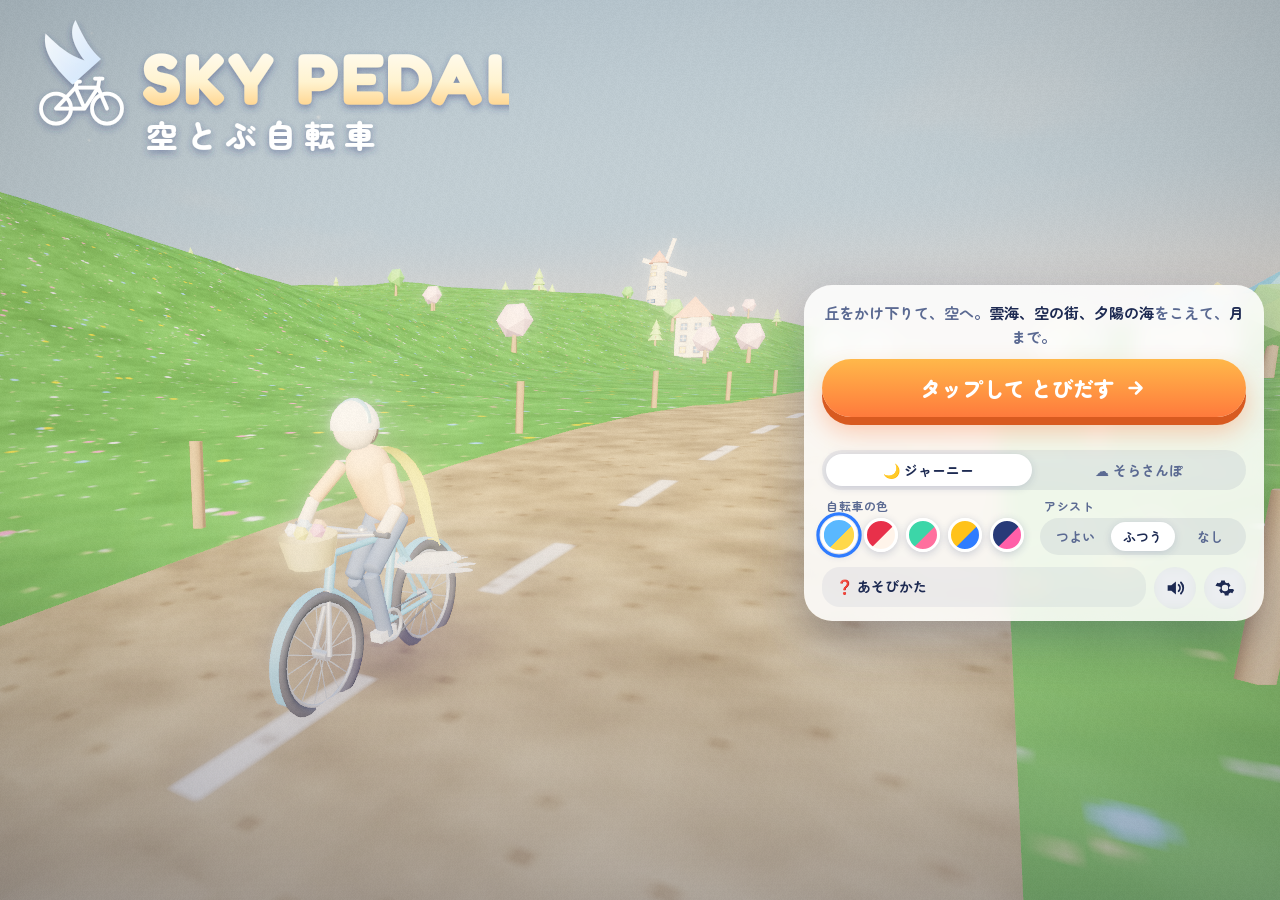
==== index.html @ 0e306ecb "SKY PEDAL: free-flight winged-bicycle game built on the Roadster engine A phone-first 3D flight game" ====
<!doctype html>
<html lang="ja">
<head>
<meta charset="utf-8">
<meta name="viewport" content="width=device-width,initial-scale=1,viewport-fit=cover,user-scalable=no">
<meta name="theme-color" content="#8ab4e6">
<meta name="apple-mobile-web-app-capable" content="yes">
<meta name="apple-mobile-web-app-status-bar-style" content="black-translucent">
<meta name="description" content="空とぶ自転車で、朝の丘から雲海・空の街・夕陽の海・星の海をこえて月まで。指一本で飛べる3Dフライトゲーム。">
<meta property="og:title" content="SKY PEDAL — 空とぶ自転車">
<meta property="og:description" content="丘をかけ下りて、空へ。雲海、空の街、夕陽の海をこえて、月まで。">
<title>SKY PEDAL — 空とぶ自転車</title>
<link rel="icon" href="assets/favicon.svg" type="image/svg+xml">
<link rel="apple-touch-icon" href="assets/favicon.svg">
<link rel="manifest" href="manifest.webmanifest">
<link rel="preconnect" href="https://fonts.googleapis.com">
<link rel="preconnect" href="https://fonts.gstatic.com" crossorigin>
<link rel="stylesheet" href="https://fonts.googleapis.com/css2?family=Zen+Maru+Gothic:wght@500;700;900&family=Fredoka:wght@500;600;700&display=swap">
<link rel="stylesheet" href="css/style.css">
</head>
<body>
<div id="stage"></div>

<!-- loading -->
<div id="loading" class="loading">
  <div class="load-logo">SKY PEDAL<span>空とぶ自転車</span></div>
  <div class="load-wheel" aria-hidden="true"><i></i></div>
  <div class="load-bar"><b id="loadFill"></b></div>
  <div class="load-txt" id="loadTxt">準備しています…</div>
</div>

<!-- full-screen overlays -->
<div id="flash" class="ov flash"></div>
<div id="whiteOv" class="ov whiteout"></div>
<div id="lowOv" class="ov lowwarn"></div>

<!-- HUD -->
<div class="hud" id="hud" hidden>
  <div class="hud-tl">
    <div class="score" id="score">0</div>
    <div class="combo" id="combo"><b id="comboX">×1.0</b><i><u id="comboBar"></u></i></div>
  </div>
  <div class="hud-tc"><div class="jbar" id="jbar"></div></div>
  <div class="hud-tr">
    <button id="muteBtn" class="ibtn mutebtn" aria-label="音のオン・オフ"><svg viewBox="0 0 24 24"><path d="M4 9h4l5-4v14l-5-4H4z"/><path class="wave" d="M16 8.5a5 5 0 0 1 0 7M18.5 6a8.5 8.5 0 0 1 0 12" fill="none" stroke="currentColor" stroke-width="2" stroke-linecap="round"/><path class="x" d="M16 9l6 6M22 9l-6 6" stroke="currentColor" stroke-width="2.2" stroke-linecap="round"/></svg></button>
    <button id="pauseBtn" class="ibtn" aria-label="一時停止"><svg viewBox="0 0 24 24"><rect x="6" y="5" width="4" height="14" rx="1.5"/><rect x="14" y="5" width="4" height="14" rx="1.5"/></svg></button>
  </div>
  <div class="hud-bl">
    <div class="hearts" id="hearts"></div>
    <div class="chips"><span id="flock"></span><span id="starsRun"></span></div>
  </div>
  <div class="hud-bc"><b id="spd">0</b><small>km/h</small><span class="sep">·</span><small>高度</small><b id="alt">0</b><small>m</small></div>

  <div class="banner" id="banner" aria-live="polite"><span class="bn-icon" id="bnIcon"></span><span class="bn-en" id="bnEn"></span><b class="bn-name" id="bnName"></b><span class="bn-sub" id="bnSub"></span></div>
  <div class="toast" id="toast" aria-live="polite"><b id="toastBig"></b><small id="toastSmall"></small></div>
  <div class="hint" id="hint"></div>
  <div class="popups" id="popups"></div>
  <div class="ringarrow" id="ringArrow" aria-hidden="true"><svg viewBox="0 0 24 24"><path d="M4 12h12M11 6l6 6-6 6" fill="none" stroke="currentColor" stroke-width="3" stroke-linecap="round" stroke-linejoin="round"/></svg></div>
</div>

<!-- touch controls -->
<div class="touch" id="touch" hidden>
  <span class="tlabel">画面をなぞって操縦</span>
  <div class="stick" id="stick" hidden><i id="knob"></i></div>
  <button class="tbtn bell" id="bellBtn" aria-label="ベルを鳴らす"><svg viewBox="0 0 24 24"><path d="M12 3a1.5 1.5 0 0 1 1.5 1.5v.6A6 6 0 0 1 18 11v4l2 2v1H4v-1l2-2v-4a6 6 0 0 1 4.5-5.9v-.6A1.5 1.5 0 0 1 12 3zm-2 16h4a2 2 0 0 1-4 0z"/></svg></button>
  <button class="tbtn sprint" id="sprintBtn" aria-label="こぐ（長押し）"><svg class="ring" viewBox="0 0 120 120"><circle class="trk" cx="60" cy="60" r="54" pathLength="100"/><circle class="val" id="stamRing" cx="60" cy="60" r="54" pathLength="100"/></svg><span class="pedal-ico" aria-hidden="true">🚲</span><span class="lbl">こぐ</span></button>
</div>

<!-- title -->
<section class="screen title" id="title" hidden>
  <div class="logo-wrap">
    <svg class="logo" viewBox="0 0 640 220" role="img" aria-label="SKY PEDAL 空とぶ自転車">
      <defs>
        <linearGradient id="lgA" x1="0" y1="0" x2="0" y2="1"><stop offset="0" stop-color="#ffffff"/><stop offset=".55" stop-color="#fff3d0"/><stop offset="1" stop-color="#ffc46a"/></linearGradient>
        <linearGradient id="lgW" x1="0" y1="0" x2="1" y2="1"><stop offset="0" stop-color="#ffffff"/><stop offset="1" stop-color="#cfe6ff"/></linearGradient>
        <filter id="sh" x="-20%" y="-40%" width="140%" height="180%"><feDropShadow dx="0" dy="4" stdDeviation="5" flood-color="#2a3a7a" flood-opacity=".45"/></filter>
      </defs>
      <g filter="url(#sh)">
        <!-- a little winged bicycle -->
        <g transform="translate(70,96)" fill="none" stroke="#fff" stroke-width="5" stroke-linecap="round" stroke-linejoin="round">
          <circle cx="-34" cy="22" r="20"/><circle cx="34" cy="22" r="20"/>
          <path d="M-34 22 L-8 -6 L22 -6 L34 22 M-8 -6 L4 22 L-34 22 M4 22 L22 -6 M18 -18 L28 -18 M22 -6 L24 -18 M-12 -14 L-2 -14 M-8 -6 L-6 -14"/>
        </g>
        <path d="M58 86 C30 60 18 40 22 18 C40 36 52 46 74 54 C56 30 54 14 62 0 C74 26 82 40 96 52 Z" fill="url(#lgW)" opacity=".95"/>
        <text x="150" y="112" font-family="Fredoka,'Arial Rounded MT Bold','Hiragino Maru Gothic ProN',sans-serif" font-weight="700" font-size="96" fill="url(#lgA)" letter-spacing="3">SKY PEDAL</text>
        <text x="156" y="170" font-family="'Zen Maru Gothic','Hiragino Maru Gothic ProN',sans-serif" font-weight="900" font-size="42" fill="#ffffff" letter-spacing="10">空とぶ自転車</text>
      </g>
    </svg>
  </div>
  <div class="tcard">
    <p class="lead">丘をかけ下りて、空へ。<b>雲海、空の街、夕陽の海</b>をこえて、<b>月</b>まで。</p>
    <button class="go big" id="startBtn"><span>タップして とびだす</span><svg viewBox="0 0 24 24"><path d="M5 12h12M12 6l6 6-6 6" fill="none" stroke="currentColor" stroke-width="2.8" stroke-linecap="round" stroke-linejoin="round"/></svg></button>
    <div class="best" id="bestLine"></div>
    <div class="row"><div class="seg" id="modeSeg"><button data-v="journey" aria-pressed="true">🌙 ジャーニー</button><button data-v="free" aria-pressed="false">☁️ そらさんぽ</button></div></div>
    <div class="row" id="worldRow" hidden><span class="lbl">出発する世界</span><div class="wpicks" id="worldPick"></div></div>
    <div class="row two">
      <div><span class="lbl">自転車の色</span><div class="swatches" id="paintSeg"></div></div>
      <div><span class="lbl">アシスト</span><div class="seg small" id="assistSeg"><button data-v="strong">つよい</button><button data-v="normal">ふつう</button><button data-v="off">なし</button></div></div>
    </div>
    <div class="trow">
      <details class="howto"><summary>あそびかた</summary>
        <ul class="tips">
          <li><b>画面をなぞる</b>と操縦。上へなぞるとのぼる、下でさがる、左右でまがる。<b>指をはなすと水平</b>にもどります。</li>
          <li>右下の<b>こぐ</b>を長押しで加速・上昇。元気ゲージは<b>滑空</b>や<b>上昇気流</b>でもどります。</li>
          <li>下りると速くなり、上るとおそくなる。<b>高さとスピードを交換</b>するのがコツ。</li>
          <li><b>光の輪</b>をつなげてコンボ。最後の金の輪で<b>追い風</b>。各世界に<b>★スターメダル</b>が3つかくれています。</li>
          <li>鳥の群れに近づくと<b>なかま</b>になって一緒に飛びます。<b>🔔ベル</b>で遠くの群れも呼べる。</li>
          <li>キーボード：矢印 / WASD で操縦、Space でこぐ、B でベル、P で一時停止。ゲームパッドも使えます。</li>
        </ul>
      </details>
      <button class="ibtn mutebtn" id="titleMute" aria-label="音のオン・オフ"><svg viewBox="0 0 24 24"><path d="M4 9h4l5-4v14l-5-4H4z"/><path class="wave" d="M16 8.5a5 5 0 0 1 0 7M18.5 6a8.5 8.5 0 0 1 0 12" fill="none" stroke="currentColor" stroke-width="2" stroke-linecap="round"/><path class="x" d="M16 9l6 6M22 9l-6 6" stroke="currentColor" stroke-width="2.2" stroke-linecap="round"/></svg></button>
      <button class="ibtn" id="settingsBtn" aria-label="設定"><svg viewBox="0 0 24 24"><path d="M12 8.5a3.5 3.5 0 1 0 0 7 3.5 3.5 0 0 0 0-7zm8.4 4.6l1.6 1.2-2 3.4-1.9-.7a7.5 7.5 0 0 1-2 1.2l-.3 2h-4l-.3-2a7.5 7.5 0 0 1-2-1.2l-1.9.7-2-3.4 1.6-1.2a7.6 7.6 0 0 1 0-2.3L1.6 9.6l2-3.4 1.9.7a7.5 7.5 0 0 1 2-1.2l.3-2h4l.3 2a7.5 7.5 0 0 1 2 1.2l1.9-.7 2 3.4-1.6 1.2a7.6 7.6 0 0 1 0 2.3z"/></svg></button>
    </div>
  </div>
</section>

<!-- pause / settings -->
<section class="screen" id="pause" hidden>
  <div class="card">
    <h2>ひと休み</h2>
    <label class="setting"><span>BGM</span><input id="musicVol" type="range" min="0" max="100" value="60"></label>
    <label class="setting"><span>効果音</span><input id="sfxVol" type="range" min="0" max="100" value="80"></label>
    <label class="setting"><span>音を消す</span><input type="checkbox" id="muteChk"></label>
    <div class="setting"><span>アシスト</span><div class="seg small" id="assistSeg2"><button data-v="strong">つよい</button><button data-v="normal">ふつう</button><button data-v="off">なし</button></div></div>
    <div class="setting"><span>画質</span><div class="seg small" id="qualSeg"><button data-v="auto">自動</button><button data-v="high">高</button><button data-v="mid">中</button><button data-v="low">低</button></div></div>
    <label class="setting"><span>上下を反転（飛行機式）</span><input type="checkbox" id="invertChk"></label>
    <label class="setting"><span>スマホを傾けて操縦</span><input type="checkbox" id="tiltChk"></label>
    <label class="setting"><span>揺れ・フラッシュを控えめに</span><input type="checkbox" id="motionChk"></label>
    <div class="btns">
      <button class="go" id="resumeBtn"><span>つづける</span></button>
      <button class="ghost" id="restartBtn">はじめから</button>
      <button class="ghost" id="quitBtn">タイトルへ戻る</button>
    </div>
  </div>
</section>

<!-- result -->
<section class="screen" id="result" hidden>
  <div class="card result-card">
    <div class="res-head">
      <div class="grade" id="grade">A</div>
      <div><span class="eyebrow" id="resEyebrow">JOURNEY</span><h2 id="resTitle">結果</h2></div>
    </div>
    <canvas class="photo" id="photo" width="1080" height="1350" aria-label="記念写真"></canvas>
    <p class="lead" id="debrief"></p>
    <dl class="stats" id="resStats"></dl>
    <div class="resstars" id="resStars"></div>
    <div class="btns">
      <button class="go big" id="nextBtn"><span>もう一度とぶ</span></button>
      <button class="go alt" id="retryBtn" hidden><span>この世界から再挑戦</span></button>
      <button class="ghost" id="shareBtn">📷 写真をシェア</button>
      <button class="ghost" id="homeBtn">タイトルへ</button>
    </div>
  </div>
</section>

<noscript><div class="card" style="margin:40px auto">JavaScriptを有効にしてください。</div></noscript>

<script src="js/vendor/three.min.js"></script>
<script src="js/vendor/three-extras.js"></script>
<script src="js/textures.js"></script>
<script src="js/models.js"></script>
<script src="js/audio.js"></script>
<script src="js/world.js"></script>
<script src="js/fx.js"></script>
<script src="js/game.js"></script>
</body>
</html>
---- css/style.css ----
/* Sky Pedal — UI (phone first) */
:root{
  --ink:#ffffff; --ink2:#1d2a52; --mute:#5b6a92; --sky:#5ab8ff; --sky2:#2f7cff; --sun:#ffc94a; --sun2:#ff8a3c; --pink:#ff6f9e; --mint:#3cd6a8; --red:#ff5a5a;
  --card:rgba(255,255,255,.86); --card2:rgba(255,255,255,.96); --line:rgba(40,60,120,.12);
  --f-disp:"Zen Maru Gothic","Hiragino Maru Gothic ProN","Hiragino Sans","Yu Gothic",system-ui,sans-serif;
  --f-num:"Fredoka","Arial Rounded MT Bold","Hiragino Maru Gothic ProN",ui-rounded,system-ui,sans-serif;
  --safe-t:env(safe-area-inset-top,0px); --safe-b:env(safe-area-inset-bottom,0px); --safe-l:env(safe-area-inset-left,0px); --safe-r:env(safe-area-inset-right,0px);
  color-scheme:light;
}
*{box-sizing:border-box}
html,body{height:100%;margin:0;background:#8ab4e6;color:var(--ink);overflow:hidden;font-family:var(--f-disp);-webkit-user-select:none;user-select:none;-webkit-tap-highlight-color:transparent;touch-action:none;overscroll-behavior:none;-webkit-touch-callout:none}
#stage{position:fixed;inset:0}
#stage canvas{display:block;width:100%;height:100%}
button{font-family:var(--f-disp);cursor:pointer;color:inherit;-webkit-touch-callout:none}
button:focus-visible,summary:focus-visible,input:focus-visible{outline:3px solid var(--sun);outline-offset:2px}
[hidden]{display:none!important}

/* loading */
.loading{position:fixed;inset:0;z-index:30;display:grid;place-content:center;gap:16px;background:linear-gradient(180deg,#3a64b0 0%,#8ab4e6 55%,#ffd2a8 100%);transition:opacity .6s}
.loading.done{opacity:0;pointer-events:none}
.load-logo{font:700 clamp(40px,10vw,72px)/1 var(--f-num);letter-spacing:.04em;color:#fff;text-align:center;text-shadow:0 4px 18px rgba(30,40,110,.35)}
.load-logo span{display:block;font:900 .38em/1.4 var(--f-disp);letter-spacing:.4em;margin-top:8px}
.load-wheel{justify-self:center;width:54px;height:54px;border-radius:50%;border:5px solid #fff;position:relative;animation:spin 1s linear infinite;opacity:.9}
.load-wheel i,.load-wheel::before,.load-wheel::after{content:"";position:absolute;left:50%;top:4px;bottom:4px;width:2px;margin-left:-1px;background:#fff}
.load-wheel::before{transform:rotate(60deg)}.load-wheel::after{transform:rotate(-60deg)}
@keyframes spin{to{transform:rotate(360deg)}}
.load-bar{width:min(320px,70vw);height:6px;background:rgba(255,255,255,.35);border-radius:6px;overflow:hidden;justify-self:center}
.load-bar b{display:block;height:100%;width:0;background:#fff;border-radius:6px;transition:width .2s}
.load-txt{text-align:center;color:#fff;font-size:13px;letter-spacing:.1em;opacity:.9}

/* overlays */
.ov{position:fixed;inset:0;pointer-events:none;z-index:1}
.flash{background:radial-gradient(ellipse,#fff 0%,#ffe6b0 60%,#ffb070 100%);opacity:0}
.flash.white{background:#fff}
.whiteout{background:radial-gradient(ellipse at 50% 50%,rgba(255,255,255,.75),rgba(255,255,255,.95));opacity:0}
.lowwarn{box-shadow:inset 0 -90px 90px -30px rgba(255,90,90,.55);opacity:0;transition:opacity .3s}
.lowwarn.on{opacity:1;animation:warnp .8s ease-in-out infinite}
@keyframes warnp{50%{opacity:.4}}

/* HUD */
.hud{position:fixed;inset:0;pointer-events:none;z-index:3;font-variant-numeric:tabular-nums;text-shadow:0 2px 6px rgba(20,30,80,.45)}
.hud.cine>*:not(.toast){opacity:0;transition:opacity .8s}
.hud-tl{position:absolute;left:calc(14px + var(--safe-l));top:calc(10px + var(--safe-t));display:grid;gap:2px;justify-items:start}
.score{font:700 clamp(28px,6vw,42px)/1 var(--f-num);letter-spacing:.02em}
.score.bump{animation:bump .25s}
@keyframes bump{40%{transform:scale(1.1);color:#fff6c8}}
.combo{display:flex;align-items:center;gap:8px;opacity:0;transition:opacity .2s}
.combo.on{opacity:1}
.combo b{font:700 20px/1 var(--f-num);color:var(--sun)}
.combo i{display:block;width:64px;height:5px;background:rgba(255,255,255,.3);border-radius:5px;overflow:hidden}
.combo u{display:block;height:100%;width:0;background:var(--sun)}
.hud-tc{position:absolute;left:50%;top:calc(14px + var(--safe-t));transform:translateX(-50%);width:min(440px,46vw)}
.jbar{position:relative;display:flex;gap:4px;height:10px;align-items:center}
.jseg{position:relative;flex:1 1 0;height:6px;background:rgba(255,255,255,.35);border-radius:6px;overflow:visible}
.jseg b{display:block;height:100%;width:0;background:#fff;border-radius:6px}
.jseg em{position:absolute;left:50%;top:9px;transform:translateX(-50%);font-style:normal;font-size:13px;opacity:.55;transition:opacity .3s,transform .3s;text-shadow:none}
.jseg.cur em{opacity:1;transform:translateX(-50%) scale(1.25)}
.jbike{position:absolute;top:-17px;left:0;transform:translateX(-50%) scaleX(-1);font-size:18px;text-decoration:none;transition:left .3s linear;text-shadow:none}
.jmoon{position:absolute;right:-22px;top:-7px;font-size:16px;text-shadow:none}
.jbar.free{justify-content:center;height:auto}
.jfree{font:700 13px/1.4 var(--f-disp);background:rgba(20,40,100,.25);padding:4px 12px;border-radius:20px}
.hud-tr{position:absolute;right:calc(10px + var(--safe-r));top:calc(8px + var(--safe-t));display:flex;gap:8px;pointer-events:auto}
.ibtn{width:42px;height:42px;border-radius:50%;border:0;background:rgba(255,255,255,.28);backdrop-filter:blur(6px);-webkit-backdrop-filter:blur(6px);display:grid;place-items:center;padding:0;color:#fff}
.ibtn svg{width:22px;height:22px;fill:currentColor}
.ibtn:active{transform:scale(.92)}
.mutebtn .x{display:none}.mutebtn.off .x{display:inline}.mutebtn.off .wave{display:none}
.hud-bl{position:absolute;left:calc(14px + var(--safe-l));bottom:calc(14px + var(--safe-b));display:grid;gap:4px}
.hearts{display:flex;gap:3px;font-size:22px;line-height:1;color:#ff6f8e}
.hearts i{font-style:normal;transition:transform .3s,opacity .3s}
.hearts i.off{opacity:.25;transform:scale(.8);filter:grayscale(1)}
.chips{display:flex;gap:10px;font:700 15px/1 var(--f-num)}
.hud-bc{position:absolute;left:50%;bottom:calc(14px + var(--safe-b));transform:translateX(-50%);display:flex;gap:4px;align-items:baseline;font-size:12px;opacity:.85;white-space:nowrap}
.hud-bc b{font:700 17px/1 var(--f-num)}
.hud-bc .sep{opacity:.5;margin:0 4px}

.banner{position:absolute;left:50%;top:22%;transform:translate(-50%,-10px);display:grid;justify-items:center;gap:2px;opacity:0;text-align:center;width:min(92vw,560px)}
.banner.on{animation:banner 3.6s ease forwards}
@keyframes banner{0%{opacity:0;transform:translate(-50%,10px)}12%{opacity:1;transform:translate(-50%,0)}80%{opacity:1}100%{opacity:0;transform:translate(-50%,-8px)}}
.bn-icon{font-size:38px;text-shadow:none}
.bn-en{font:600 13px/1 var(--f-num);letter-spacing:.4em;opacity:.9}
.bn-name{font:900 clamp(34px,8vw,56px)/1.15 var(--f-disp);letter-spacing:.08em}
.bn-sub{font:700 15px/1.5 var(--f-disp);opacity:.95}

.toast{position:absolute;left:50%;top:36%;transform:translate(-50%,-50%) scale(.9);display:grid;justify-items:center;gap:4px;opacity:0;transition:opacity .2s,transform .2s;text-align:center;width:min(92vw,600px)}
.toast.on{opacity:1;transform:translate(-50%,-50%) scale(1)}
.toast b{font:900 clamp(26px,6.4vw,44px)/1.15 var(--f-disp);letter-spacing:.04em}
.toast.big b{font-size:clamp(38px,10vw,72px);color:#fff7d6}
.toast.warn b{color:#fff}
.toast small{font:700 15px/1.4 var(--f-disp);opacity:.95}
.hint{position:absolute;left:50%;bottom:calc(120px + var(--safe-b));transform:translate(-50%,8px);background:rgba(255,255,255,.92);color:var(--ink2);text-shadow:none;padding:10px 18px;border-radius:24px;font:700 15px/1.5 var(--f-disp);opacity:0;transition:opacity .3s,transform .3s;max-width:min(88vw,520px);text-align:center;box-shadow:0 8px 24px rgba(20,40,100,.25)}
.hint.on{opacity:1;transform:translate(-50%,0)}
.hint b{color:var(--sky2)}
.popups{position:absolute;inset:0}
.pop{position:absolute;top:44%;transform:translateX(-50%);font:700 18px/1 var(--f-num);white-space:nowrap;animation:pop 1.1s ease-out forwards}
.pop.gold{color:#ffe28a}.pop.cyan{color:#c8f6ff}.pop.warn{color:#ffd0d0}
@keyframes pop{0%{opacity:0;transform:translate(-50%,10px) scale(.8)}15%{opacity:1;transform:translate(-50%,0) scale(1.1)}100%{opacity:0;transform:translate(-50%,-50px) scale(1)}}
.ringarrow{position:fixed;left:-14px;top:-14px;width:28px;height:28px;color:#c8f6ff;opacity:0;transition:opacity .2s;filter:drop-shadow(0 0 6px rgba(120,220,255,.9))}
.ringarrow svg{width:100%;height:100%}

/* touch */
.touch{position:fixed;inset:0;z-index:2;touch-action:none}
.tlabel{position:absolute;left:50%;top:58%;transform:translateX(-50%);font:700 14px/1.4 var(--f-disp);color:#fff;opacity:.0;text-shadow:0 2px 6px rgba(20,30,80,.5);pointer-events:none;transition:opacity .6s}
.touch:not(.used):not(.desk) .tlabel{opacity:.0}
.stick{position:absolute;width:112px;height:112px;margin:-56px 0 0 -56px;border-radius:50%;border:3px solid rgba(255,255,255,.55);background:rgba(255,255,255,.12);pointer-events:none}
.stick i{position:absolute;left:50%;top:50%;width:46px;height:46px;margin:-23px 0 0 -23px;border-radius:50%;background:rgba(255,255,255,.85);box-shadow:0 4px 14px rgba(20,40,100,.3)}
.tbtn{position:absolute;border:0;border-radius:50%;display:grid;place-items:center;color:var(--ink2);touch-action:none}
.tbtn.sprint{right:calc(18px + var(--safe-r));bottom:calc(22px + var(--safe-b));width:112px;height:112px;background:radial-gradient(circle at 50% 35%,#fff,#ffe9b8);box-shadow:0 10px 26px rgba(20,40,100,.32),inset 0 -6px 0 rgba(255,140,40,.25)}
.tbtn.sprint .ring{position:absolute;inset:-8px;width:calc(100% + 16px);height:calc(100% + 16px);transform:rotate(-90deg)}
.tbtn.sprint .trk{fill:none;stroke:rgba(255,255,255,.35);stroke-width:7}
.tbtn.sprint .val{fill:none;stroke:var(--mint);stroke-width:7;stroke-linecap:round;stroke-dasharray:100;stroke-dashoffset:0;transition:stroke .3s}
.tbtn.sprint.low .val{stroke:var(--sun)}
.tbtn.sprint.tired .val{stroke:var(--red)}
.tbtn.sprint.tired{filter:saturate(.4);opacity:.75}
.tbtn.sprint .pedal-ico{font-size:30px;line-height:1;margin-top:6px}
.tbtn.sprint .lbl{font:900 18px/1 var(--f-disp);margin-top:-14px}
.tbtn.sprint.down{transform:scale(.93);background:radial-gradient(circle at 50% 35%,#fff7dc,#ffc46a)}
.tbtn.sprint.beckon{animation:beckon 1.1s ease-in-out infinite}
@keyframes beckon{50%{box-shadow:0 0 0 18px rgba(255,255,255,.35),0 10px 26px rgba(20,40,100,.32)}}
.tbtn.bell{right:calc(140px + var(--safe-r));bottom:calc(30px + var(--safe-b));width:60px;height:60px;background:rgba(255,255,255,.85);box-shadow:0 6px 16px rgba(20,40,100,.25)}
.tbtn.bell svg{width:28px;height:28px;fill:#e0a020}
.tbtn.bell.down{transform:scale(.9) rotate(-12deg)}
.touch.desk .tbtn.sprint{width:92px;height:92px}
.touch.desk .tbtn.bell{right:calc(122px + var(--safe-r))}

/* screens */
.screen{position:fixed;inset:0;z-index:10;display:grid;place-items:center;padding:calc(16px + var(--safe-t)) calc(16px + var(--safe-r)) calc(16px + var(--safe-b)) calc(16px + var(--safe-l));overflow:auto;touch-action:pan-y}
#pause,#result{background:rgba(30,50,110,.35);backdrop-filter:blur(6px);-webkit-backdrop-filter:blur(6px)}
.card{background:var(--card2);color:var(--ink2);border-radius:26px;padding:22px 22px 18px;width:min(520px,100%);box-shadow:0 18px 50px rgba(20,40,100,.3);text-shadow:none}
.card h2{margin:0 0 12px;font:900 24px/1.3 var(--f-disp)}
.lead{margin:0 0 12px;font:700 15px/1.6 var(--f-disp);color:var(--mute)}
.lead b{color:var(--ink2)}

/* title */
.title{place-items:stretch;align-content:space-between;grid-template-rows:auto 1fr;padding-bottom:calc(10px + var(--safe-b));background:linear-gradient(180deg,rgba(40,70,150,.0) 55%,rgba(30,50,110,.25))}
.logo-wrap{display:grid;justify-items:center;padding-top:4px;pointer-events:none;animation:floaty 5s ease-in-out infinite}
.logo{width:min(560px,92vw);height:auto}
@keyframes floaty{50%{transform:translateY(-6px)}}
.tcard{align-self:end;justify-self:center;width:min(560px,100%);background:var(--card);color:var(--ink2);border-radius:28px;padding:16px 18px 12px;box-shadow:0 18px 50px rgba(20,40,100,.28);backdrop-filter:blur(10px);-webkit-backdrop-filter:blur(10px);text-shadow:none;max-height:62vh;overflow:auto}
.tcard .lead{text-align:center;margin-bottom:10px}
.go{display:flex;align-items:center;justify-content:center;gap:10px;width:100%;border:0;border-radius:999px;padding:14px 20px;font:900 18px/1 var(--f-disp);color:#fff;background:linear-gradient(180deg,#ffb84a,#ff7a3c);box-shadow:0 8px 0 #d85a20,0 14px 26px rgba(255,110,40,.35);transition:transform .1s,box-shadow .1s}
.go svg{width:22px;height:22px}
.go:active{transform:translateY(5px);box-shadow:0 3px 0 #d85a20,0 6px 14px rgba(255,110,40,.3)}
.go.big{padding:18px 20px;font-size:21px;animation:breathe 2.4s ease-in-out infinite}
@keyframes breathe{50%{transform:scale(1.025)}}
.go.alt{background:linear-gradient(180deg,#5ab8ff,#2f7cff);box-shadow:0 8px 0 #1f5ac8,0 14px 26px rgba(40,110,255,.3)}
.ghost{width:100%;border:2px solid var(--line);background:#fff;color:var(--ink2);border-radius:999px;padding:11px 16px;font:700 15px/1 var(--f-disp)}
.ghost:active{transform:scale(.98)}
.best{text-align:center;font:700 13px/1.4 var(--f-num);color:var(--mute);margin:10px 0 4px;min-height:1em}
.row{margin-top:10px}
.row.two{display:grid;grid-template-columns:1fr 1fr;gap:12px}
.lbl{display:block;font:700 12px/1 var(--f-disp);color:var(--mute);margin:0 0 6px 4px;letter-spacing:.05em}
.seg{display:flex;background:rgba(40,60,120,.08);border-radius:999px;padding:4px;gap:4px}
.seg button{flex:1;white-space:nowrap;border:0;background:transparent;border-radius:999px;padding:9px 6px;font:700 14px/1 var(--f-disp);color:var(--mute)}
.seg button[aria-pressed="true"]{background:#fff;color:var(--ink2);box-shadow:0 2px 8px rgba(20,40,100,.15)}
.seg.small button{padding:8px 4px;font-size:13px}
.swatches{display:flex;gap:8px;flex-wrap:wrap}
.swatch{width:34px;height:34px;border-radius:50%;border:3px solid #fff;background:linear-gradient(135deg,var(--c) 55%,var(--c2) 56%);box-shadow:0 2px 8px rgba(20,40,100,.2);padding:0}
.swatch[aria-pressed="true"]{outline:3px solid var(--sky2);outline-offset:1px;transform:scale(1.08)}
.wpicks{display:grid;grid-template-columns:repeat(5,1fr);gap:6px}
.wpick{border:2px solid transparent;background:#fff;border-radius:16px;padding:8px 2px 6px;display:grid;justify-items:center;gap:3px;color:var(--ink2);box-shadow:0 2px 8px rgba(20,40,100,.1)}
.wpick .wi{font-size:22px;line-height:1}
.wpick b{font:700 11px/1.2 var(--f-disp)}
.wpick small{font:600 10px/1 var(--f-num);color:#e0a020;letter-spacing:-.05em}
.wpick[aria-pressed="true"]{border-color:var(--sky2)}
.wpick.locked{opacity:.35;filter:grayscale(1)}
.trow{display:flex;align-items:flex-start;gap:8px;margin-top:12px}
.trow .ibtn{background:rgba(40,60,120,.08);color:var(--ink2);flex:0 0 auto}
.howto{flex:1;background:rgba(40,60,120,.06);border-radius:18px;padding:10px 14px}
.howto summary{font:700 14px/1.4 var(--f-disp);cursor:pointer;list-style:none}
.howto summary::before{content:"❓ "}
.howto[open] summary{margin-bottom:6px}
.tips{margin:0;padding-left:18px;font:500 13px/1.6 var(--f-disp);color:var(--ink2)}
.tips li{margin-bottom:4px}

/* settings */
.setting{display:flex;align-items:center;justify-content:space-between;gap:12px;padding:10px 0;border-bottom:1px solid var(--line);font:700 14px/1.3 var(--f-disp)}
.setting .seg{flex:0 0 58%}
.setting input[type=range]{flex:0 0 55%;accent-color:var(--sky2)}
.setting input[type=checkbox]{width:24px;height:24px;accent-color:var(--sky2)}
.btns{display:grid;gap:10px;margin-top:16px}

/* result */
.result-card{width:min(480px,100%)}
.res-head{display:flex;align-items:center;gap:14px;margin-bottom:10px}
.grade{flex:0 0 auto;width:68px;height:68px;border-radius:20px;display:grid;place-items:center;font:700 40px/1 var(--f-num);color:#fff;background:linear-gradient(135deg,#ffc94a,#ff7a3c);box-shadow:0 6px 16px rgba(255,120,40,.35)}
.grade[data-r="S"]{background:linear-gradient(135deg,#ffe27a,#ff6f9e 60%,#9b6bff)}
.grade[data-r="—"]{background:linear-gradient(135deg,#5ab8ff,#3cd6a8);font-size:28px}
.eyebrow{font:600 11px/1 var(--f-num);letter-spacing:.3em;color:var(--mute)}
.res-head h2{margin:4px 0 0;font-size:22px}
.photo{display:block;width:auto;max-width:100%;height:38vh;max-height:420px;aspect-ratio:4/5;border-radius:18px;background:#0a0f24;margin:6px auto 12px;box-shadow:0 8px 22px rgba(20,40,100,.25)}
.stats{display:grid;grid-template-columns:auto 1fr auto 1fr;gap:6px 12px;margin:10px 0;font:700 13px/1.4 var(--f-disp)}
.stats dt{color:var(--mute)}
.stats dd{margin:0;font-family:var(--f-num);font-weight:600;color:var(--ink2)}
.stats em{font-style:normal;color:#fff;background:var(--pink);border-radius:6px;padding:0 5px;font-size:11px}
.resstars{display:flex;justify-content:center;gap:12px;flex-wrap:wrap;font:600 14px/1 var(--f-num);color:#e0a020;margin-bottom:4px}

@media (max-width:420px){
  .row.two{grid-template-columns:1.15fr 1fr;gap:8px}
  .swatches{gap:5px}
  .swatch{width:27px;height:27px;border-width:2px}
  .seg.small button{padding:7px 2px;font-size:12px}
  .logo{width:min(560px,86vw)}
  .stats{grid-template-columns:auto 1fr}
  .hud-tc{width:52vw;top:calc(20px + var(--safe-t))}
  .hud-bc{bottom:calc(150px + var(--safe-b));opacity:.7}
}
@media (orientation:landscape) and (min-aspect-ratio:5/4){
  .title{grid-template-columns:minmax(0,1.15fr) minmax(0,1fr);grid-template-rows:1fr;align-items:start;align-content:stretch}
  .logo-wrap{align-self:start;justify-items:start;padding-left:1vw}
  .logo{width:min(42vw,480px)}
  .tcard{align-self:center;justify-self:end;width:min(460px,100%);max-height:calc(100vh - 32px)}
}
@media (max-height:500px) and (orientation:landscape){
  .tcard .lead{display:none}
  .tcard{padding:12px 14px 10px}
  .go.big{padding:13px 16px;font-size:18px}
  .row{margin-top:7px}
  .swatch{width:26px;height:26px}
  .banner{top:12%}
  .hint{bottom:calc(20px + var(--safe-b))}
  .tbtn.sprint{width:96px;height:96px}
  .tbtn.bell{right:calc(126px + var(--safe-r))}
}
@media (max-height:780px) and (orientation:portrait){
  .tcard .lead{display:none}
  .go.big{padding:15px 18px}
  .row{margin-top:8px}
}
@media (prefers-reduced-motion:reduce){
  .go.big,.logo-wrap,.tbtn.sprint.beckon{animation:none}
}
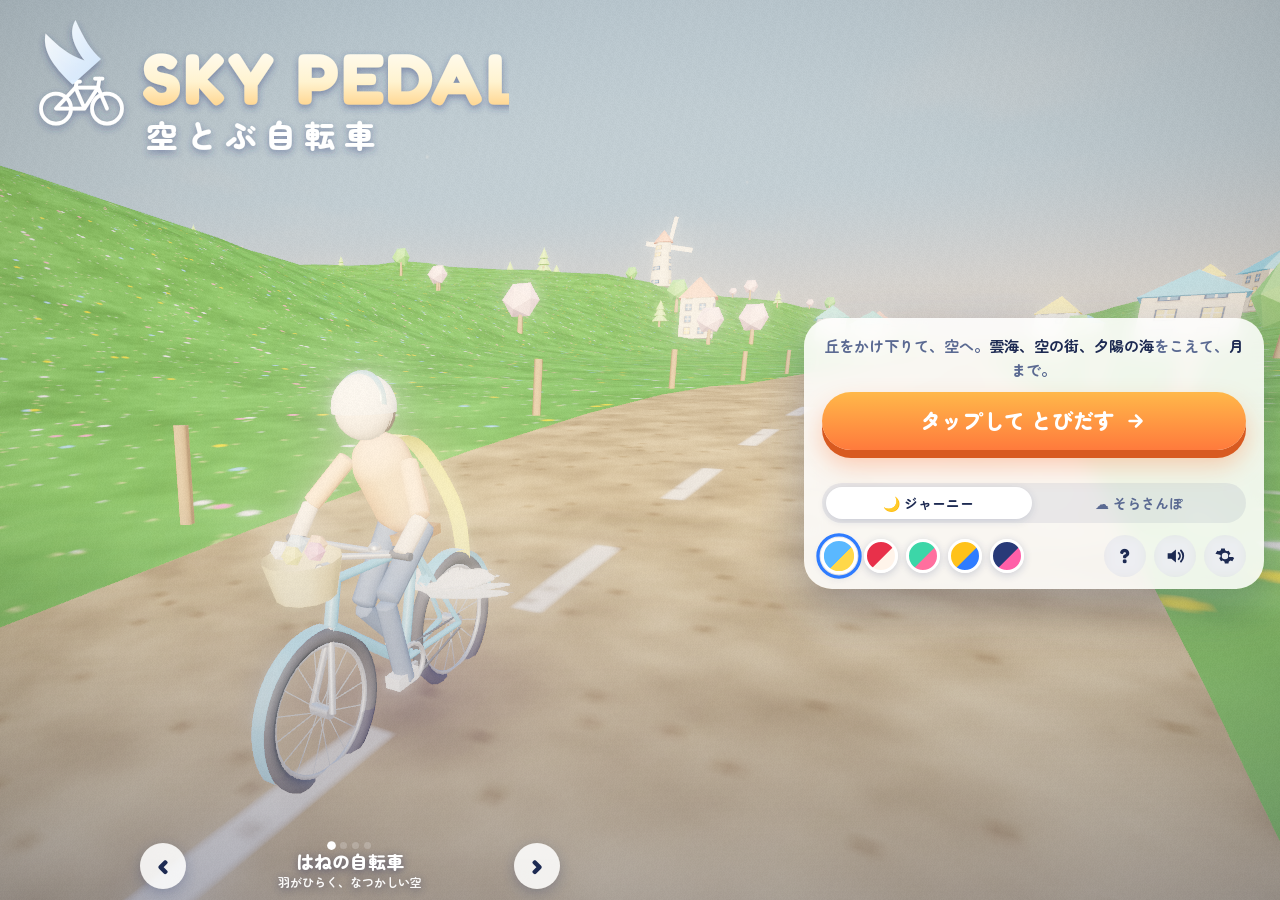
==== commit 38342537: "Add four selectable flying bikes with transforming flight kits Inspired by the fold-out drone bike c" ====
--- a/index.html
+++ b/index.html
@@ -87,19 +87,32 @@
       </g>
     </svg>
   </div>
+  <div class="kitbar" id="kitBar">
+    <button class="kb-arrow" id="kitPrev" aria-label="前ののりもの">‹</button>
+    <div class="kb-mid"><span class="kb-dots" id="kitDots"></span><b id="kitName">はねの自転車</b><small id="kitSub"></small></div>
+    <button class="kb-arrow" id="kitNext" aria-label="次ののりもの">›</button>
+  </div>
   <div class="tcard">
     <p class="lead">丘をかけ下りて、空へ。<b>雲海、空の街、夕陽の海</b>をこえて、<b>月</b>まで。</p>
     <button class="go big" id="startBtn"><span>タップして とびだす</span><svg viewBox="0 0 24 24"><path d="M5 12h12M12 6l6 6-6 6" fill="none" stroke="currentColor" stroke-width="2.8" stroke-linecap="round" stroke-linejoin="round"/></svg></button>
     <div class="best" id="bestLine"></div>
     <div class="row"><div class="seg" id="modeSeg"><button data-v="journey" aria-pressed="true">🌙 ジャーニー</button><button data-v="free" aria-pressed="false">☁️ そらさんぽ</button></div></div>
-    <div class="row" id="worldRow" hidden><span class="lbl">出発する世界</span><div class="wpicks" id="worldPick"></div></div>
-    <div class="row two">
-      <div><span class="lbl">自転車の色</span><div class="swatches" id="paintSeg"></div></div>
-      <div><span class="lbl">アシスト</span><div class="seg small" id="assistSeg"><button data-v="strong">つよい</button><button data-v="normal">ふつう</button><button data-v="off">なし</button></div></div>
+    <div class="row" id="worldRow" hidden><div class="wpicks" id="worldPick"></div></div>
+    <div class="trow">
+      <div class="swatches" id="paintSeg" role="group" aria-label="自転車の色"></div>
+      <span class="sp"></span>
+      <button class="ibtn" id="howBtn" aria-label="あそびかた"><b>?</b></button>
+      <button class="ibtn mutebtn" id="titleMute" aria-label="音のオン・オフ"><svg viewBox="0 0 24 24"><path d="M4 9h4l5-4v14l-5-4H4z"/><path class="wave" d="M16 8.5a5 5 0 0 1 0 7M18.5 6a8.5 8.5 0 0 1 0 12" fill="none" stroke="currentColor" stroke-width="2" stroke-linecap="round"/><path class="x" d="M16 9l6 6M22 9l-6 6" stroke="currentColor" stroke-width="2.2" stroke-linecap="round"/></svg></button>
+      <button class="ibtn" id="settingsBtn" aria-label="設定"><svg viewBox="0 0 24 24"><path d="M12 8.5a3.5 3.5 0 1 0 0 7 3.5 3.5 0 0 0 0-7zm8.4 4.6l1.6 1.2-2 3.4-1.9-.7a7.5 7.5 0 0 1-2 1.2l-.3 2h-4l-.3-2a7.5 7.5 0 0 1-2-1.2l-1.9.7-2-3.4 1.6-1.2a7.6 7.6 0 0 1 0-2.3L1.6 9.6l2-3.4 1.9.7a7.5 7.5 0 0 1 2-1.2l.3-2h4l.3 2a7.5 7.5 0 0 1 2 1.2l1.9-.7 2 3.4-1.6 1.2a7.6 7.6 0 0 1 0 2.3z"/></svg></button>
     </div>
-    <div class="trow">
-      <details class="howto"><summary>あそびかた</summary>
-        <ul class="tips">
+  </div>
+</section>
+
+<!-- how to play -->
+<section class="screen" id="howto" hidden>
+  <div class="card">
+    <h2>あそびかた</h2>
+    <ul class="tips">
           <li><b>画面をなぞる</b>と操縦。上へなぞるとのぼる、下でさがる、左右でまがる。<b>指をはなすと水平</b>にもどります。</li>
           <li>右下の<b>こぐ</b>を長押しで加速・上昇。元気ゲージは<b>滑空</b>や<b>上昇気流</b>でもどります。</li>
           <li>下りると速くなり、上るとおそくなる。<b>高さとスピードを交換</b>するのがコツ。</li>
@@ -107,10 +120,7 @@
           <li>鳥の群れに近づくと<b>なかま</b>になって一緒に飛びます。<b>🔔ベル</b>で遠くの群れも呼べる。</li>
           <li>キーボード：矢印 / WASD で操縦、Space でこぐ、B でベル、P で一時停止。ゲームパッドも使えます。</li>
         </ul>
-      </details>
-      <button class="ibtn mutebtn" id="titleMute" aria-label="音のオン・オフ"><svg viewBox="0 0 24 24"><path d="M4 9h4l5-4v14l-5-4H4z"/><path class="wave" d="M16 8.5a5 5 0 0 1 0 7M18.5 6a8.5 8.5 0 0 1 0 12" fill="none" stroke="currentColor" stroke-width="2" stroke-linecap="round"/><path class="x" d="M16 9l6 6M22 9l-6 6" stroke="currentColor" stroke-width="2.2" stroke-linecap="round"/></svg></button>
-      <button class="ibtn" id="settingsBtn" aria-label="設定"><svg viewBox="0 0 24 24"><path d="M12 8.5a3.5 3.5 0 1 0 0 7 3.5 3.5 0 0 0 0-7zm8.4 4.6l1.6 1.2-2 3.4-1.9-.7a7.5 7.5 0 0 1-2 1.2l-.3 2h-4l-.3-2a7.5 7.5 0 0 1-2-1.2l-1.9.7-2-3.4 1.6-1.2a7.6 7.6 0 0 1 0-2.3L1.6 9.6l2-3.4 1.9.7a7.5 7.5 0 0 1 2-1.2l.3-2h4l.3 2a7.5 7.5 0 0 1 2 1.2l1.9-.7 2 3.4-1.6 1.2a7.6 7.6 0 0 1 0 2.3z"/></svg></button>
-    </div>
+    <div class="btns"><button class="go" id="howClose"><span>わかった！</span></button></div>
   </div>
 </section>
 
@@ -141,6 +151,7 @@
       <div class="grade" id="grade">A</div>
       <div><span class="eyebrow" id="resEyebrow">JOURNEY</span><h2 id="resTitle">結果</h2></div>
     </div>
+    <div class="unlock" id="unlockBox" hidden><span class="u-ico" id="unlockIco"></span><div><small>新しいのりもの！</small><b id="unlockName"></b></div><button class="go alt" id="tryKitBtn"><span>のってみる</span></button></div>
     <canvas class="photo" id="photo" width="1080" height="1350" aria-label="記念写真"></canvas>
     <p class="lead" id="debrief"></p>
     <dl class="stats" id="resStats"></dl>
--- a/css/style.css
+++ b/css/style.css
@@ -131,7 +131,7 @@
 .lead b{color:var(--ink2)}
 
 /* title */
-.title{place-items:stretch;align-content:space-between;grid-template-rows:auto 1fr;padding-bottom:calc(10px + var(--safe-b));background:linear-gradient(180deg,rgba(40,70,150,.0) 55%,rgba(30,50,110,.25))}
+.title{place-items:stretch;align-content:space-between;grid-template-rows:auto 1fr auto;padding-bottom:calc(10px + var(--safe-b));background:linear-gradient(180deg,rgba(40,70,150,.0) 55%,rgba(30,50,110,.25))}
 .logo-wrap{display:grid;justify-items:center;padding-top:4px;pointer-events:none;animation:floaty 5s ease-in-out infinite}
 .logo{width:min(560px,92vw);height:auto}
 @keyframes floaty{50%{transform:translateY(-6px)}}
@@ -140,7 +140,7 @@
 .go{display:flex;align-items:center;justify-content:center;gap:10px;width:100%;border:0;border-radius:999px;padding:14px 20px;font:900 18px/1 var(--f-disp);color:#fff;background:linear-gradient(180deg,#ffb84a,#ff7a3c);box-shadow:0 8px 0 #d85a20,0 14px 26px rgba(255,110,40,.35);transition:transform .1s,box-shadow .1s}
 .go svg{width:22px;height:22px}
 .go:active{transform:translateY(5px);box-shadow:0 3px 0 #d85a20,0 6px 14px rgba(255,110,40,.3)}
-.go.big{padding:18px 20px;font-size:21px;animation:breathe 2.4s ease-in-out infinite}
+.go.big{padding:18px 20px;font-size:clamp(16px,5.2vw,21px);white-space:nowrap;animation:breathe 2.4s ease-in-out infinite}
 @keyframes breathe{50%{transform:scale(1.025)}}
 .go.alt{background:linear-gradient(180deg,#5ab8ff,#2f7cff);box-shadow:0 8px 0 #1f5ac8,0 14px 26px rgba(40,110,255,.3)}
 .ghost{width:100%;border:2px solid var(--line);background:#fff;color:var(--ink2);border-radius:999px;padding:11px 16px;font:700 15px/1 var(--f-disp)}
@@ -156,14 +156,40 @@
 .swatches{display:flex;gap:8px;flex-wrap:wrap}
 .swatch{width:34px;height:34px;border-radius:50%;border:3px solid #fff;background:linear-gradient(135deg,var(--c) 55%,var(--c2) 56%);box-shadow:0 2px 8px rgba(20,40,100,.2);padding:0}
 .swatch[aria-pressed="true"]{outline:3px solid var(--sky2);outline-offset:1px;transform:scale(1.08)}
+.kitbar{align-self:end;justify-self:center;display:flex;align-items:center;gap:8px;margin-bottom:10px;width:min(420px,100%);text-shadow:0 2px 8px rgba(20,30,80,.55)}
+.kb-arrow{flex:0 0 auto;width:46px;height:46px;border-radius:50%;border:0;background:rgba(255,255,255,.85);color:var(--ink2);font:900 28px/1 var(--f-num);box-shadow:0 4px 14px rgba(20,40,100,.25);padding:0 0 4px}
+.kb-arrow:active{transform:scale(.92)}
+.kb-mid{flex:1;display:grid;justify-items:center;gap:1px;text-align:center;min-width:0}
+.kb-mid b{font:900 18px/1.25 var(--f-disp);white-space:nowrap}
+.kb-mid small{font:700 12px/1.35 var(--f-disp);opacity:.95}
+.kb-mid.locked b{opacity:.75}
+.kb-dots{display:flex;gap:5px}
+.kb-dots i{width:7px;height:7px;border-radius:50%;background:rgba(255,255,255,.45)}
+.kb-dots i.on{background:#fff;transform:scale(1.25)}
+.kb-dots i.lock{background:rgba(255,255,255,.2)}
+.kpicks{display:grid;grid-template-columns:repeat(4,1fr);gap:6px}
+.kpick{border:2px solid transparent;background:#fff;border-radius:16px;padding:7px 2px 6px;display:grid;justify-items:center;gap:2px;color:var(--ink2);box-shadow:0 2px 8px rgba(20,40,100,.1);position:relative}
+.kpick .ki{font-size:22px;line-height:1.1}
+.kpick b{font:700 10.5px/1.2 var(--f-disp);text-align:center}
+.kpick[aria-pressed="true"]{border-color:var(--sun2);background:#fff8ec}
+.kpick.locked .ki{filter:grayscale(1) opacity(.45)}
+.kpick.locked::after{content:"🔒";position:absolute;right:4px;top:3px;font-size:11px}
+.kitinfo{font:700 12px/1.4 var(--f-disp);color:var(--mute);text-align:center;margin-top:5px;min-height:1.4em}
+.unlock{margin:4px 0 8px;animation:pop2 .6s ease;display:grid;grid-template-columns:auto 1fr auto;align-items:center;gap:10px;background:linear-gradient(135deg,#fff3d6,#ffe1ec);border-radius:18px;padding:10px 12px}
+.unlock .u-ico{font-size:30px}
+.unlock small{display:block;font:700 11px/1.2 var(--f-disp);color:var(--sun2)}
+.unlock b{font:900 16px/1.3 var(--f-disp)}
+.unlock .go{width:auto;padding:10px 14px;font-size:14px}
 .wpicks{display:grid;grid-template-columns:repeat(5,1fr);gap:6px}
-.wpick{border:2px solid transparent;background:#fff;border-radius:16px;padding:8px 2px 6px;display:grid;justify-items:center;gap:3px;color:var(--ink2);box-shadow:0 2px 8px rgba(20,40,100,.1)}
+.wpick{border:2px solid transparent;background:#fff;border-radius:14px;padding:6px 2px 5px;display:grid;justify-items:center;gap:3px;color:var(--ink2);box-shadow:0 2px 8px rgba(20,40,100,.1)}
 .wpick .wi{font-size:22px;line-height:1}
 .wpick b{font:700 11px/1.2 var(--f-disp)}
 .wpick small{font:600 10px/1 var(--f-num);color:#e0a020;letter-spacing:-.05em}
 .wpick[aria-pressed="true"]{border-color:var(--sky2)}
 .wpick.locked{opacity:.35;filter:grayscale(1)}
-.trow{display:flex;align-items:flex-start;gap:8px;margin-top:12px}
+.trow{display:flex;align-items:center;gap:8px;margin-top:12px}
+.trow .sp{flex:1}
+#howBtn b{font:700 20px/1 var(--f-num)}
 .trow .ibtn{background:rgba(40,60,120,.08);color:var(--ink2);flex:0 0 auto}
 .howto{flex:1;background:rgba(40,60,120,.06);border-radius:18px;padding:10px 14px}
 .howto summary{font:700 14px/1.4 var(--f-disp);cursor:pointer;list-style:none}
@@ -202,13 +228,15 @@
   .logo{width:min(560px,86vw)}
   .stats{grid-template-columns:auto 1fr}
   .hud-tc{width:52vw;top:calc(20px + var(--safe-t))}
-  .hud-bc{bottom:calc(150px + var(--safe-b));opacity:.7}
+  .hud-bc{left:calc(14px + var(--safe-l));transform:none;bottom:calc(74px + var(--safe-b));opacity:.75}
 }
 @media (orientation:landscape) and (min-aspect-ratio:5/4){
   .title{grid-template-columns:minmax(0,1.15fr) minmax(0,1fr);grid-template-rows:1fr;align-items:start;align-content:stretch}
   .logo-wrap{align-self:start;justify-items:start;padding-left:1vw}
   .logo{width:min(42vw,480px)}
-  .tcard{align-self:center;justify-self:end;width:min(460px,100%);max-height:calc(100vh - 32px)}
+  .tcard{grid-column:2;grid-row:1;align-self:center;justify-self:end;width:min(460px,100%);max-height:calc(100vh - 32px)}
+  .logo-wrap{grid-column:1;grid-row:1}
+  .kitbar{grid-column:1;grid-row:1;align-self:end;margin-bottom:0}
 }
 @media (max-height:500px) and (orientation:landscape){
   .tcard .lead{display:none}
@@ -229,3 +257,5 @@
 @media (prefers-reduced-motion:reduce){
   .go.big,.logo-wrap,.tbtn.sprint.beckon{animation:none}
 }
+
+@keyframes pop2{0%{transform:scale(.8);opacity:0}60%{transform:scale(1.04)}100%{transform:scale(1);opacity:1}}
